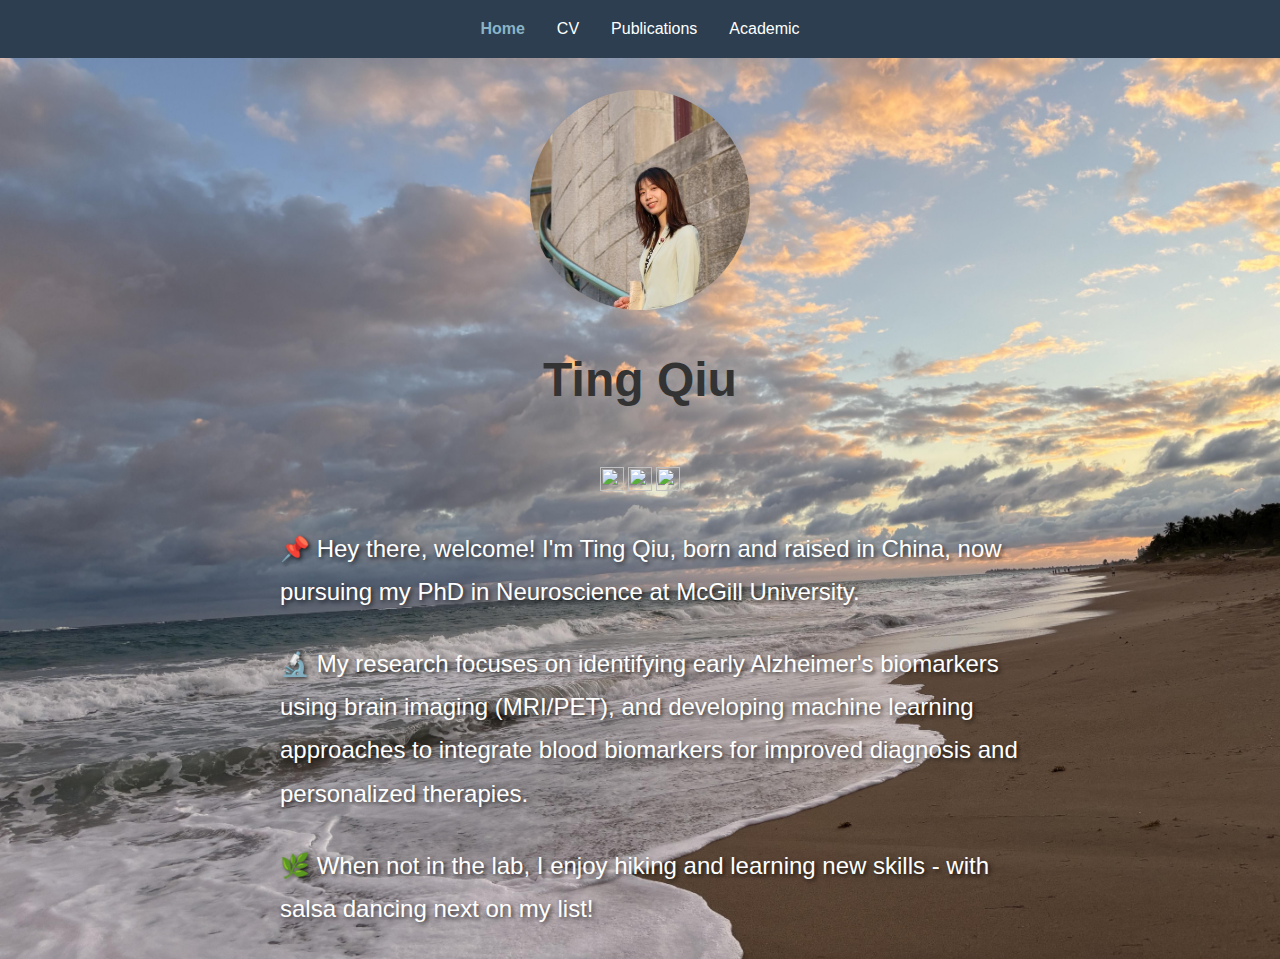
==== index.html @ de40a2f6 "Add initial website structure with profile and academic sections" ====
<!DOCTYPE html>
<html lang="en">
<head>
    <meta charset="UTF-8">
    <meta name="viewport" content="width=device-width, initial-scale=1.0">
    <title>Ting Qiu | Neuroscience PhD Candidate</title>
    <link rel="stylesheet" href="css/style.css">
    <style>
        body {
            background-image: url('images/background-prog.jpg');
            background-size: cover;
            background-position: center;
            background-repeat: no-repeat;
            min-height: 100vh;
        }
    </style>
</head>
<body>
    <nav class="navbar">
        <ul class="nav-menu">
            <li><a href="index.html">Home</a></li>
            <li><a href="docs/cv_TQ.pdf" target="_blank" rel="noopener noreferrer">CV</a></li>
            <li><a href="https://scholar.google.com/citations?user=6KUweIQAAAAJ" 
                 target="_blank" rel="noopener noreferrer">Publications</a></li>
            <li><a href="academic.html">Academic</a></li>
        </ul>
    </nav>

    <section>
        <div class="header-content">
            <img src="images/profile.jpg" alt="Ting Qiu" class="profile-img">
            <h1 style="font-size: 3em;">Ting Qiu</h1>
        </div>
        
        <div class="social-links" style="text-align: center;">
            <a href="mailto:ting.qiu@mail.mcgill.ca" target="_blank" rel="noopener noreferrer">
                <img height="24" width="24" src="https://cdn.jsdelivr.net/npm/simple-icons@v14/icons/gmail.svg" />
            </a>
            <a href="https://twitter.com/Ting12460123" target="_blank" rel="noopener noreferrer">
                <img height="24" width="24" src="https://cdn.jsdelivr.net/npm/simple-icons@v14/icons/x.svg" />
            </a>
            <a href="https://bsky.app/profile/tingqiu.bsky.social" target="_blank" rel="noopener noreferrer">
                <img height="24" width="24" src="https://cdn.jsdelivr.net/npm/simple-icons@v14/icons/bluesky.svg" />
            </a>
        </div>

        <div class="intro-text">
            <p class="intro-item">📌 Hey there, welcome! I'm Ting Qiu, born and raised in China, now pursuing my PhD in Neuroscience at McGill University.</p>
            
            <p class="intro-item">🔬 My research focuses on identifying early Alzheimer's biomarkers using brain imaging (MRI/PET), and developing machine learning approaches to integrate blood biomarkers for improved diagnosis and personalized therapies.</p>

            <p class="intro-item">🌿 When not in the lab, I enjoy hiking and learning new skills - with salsa dancing next on my list!</p>
        </div>

    </section>

    <script src="js/main.js"></script>
</body>
</html>
---- css/style.css ----
:root {
    --primary: #2c3e50;
    --secondary: #5a7f8c;
    --accent: #8ab4c6;
    --text: #333;
}

body {
    font-family: 'Arial', sans-serif;
    line-height: 1.6;
    margin: 0;
    padding: 0;
    color: var(--text);
}

a, a:hover
{
    text-decoration: none;
}

/* Navigation */
.navbar {
    background: var(--primary);
    padding: 1rem;
    position: sticky;
    top: 0;
    z-index: 1000;
}

.nav-menu {
    list-style: none;
    display: flex;
    justify-content: center;
    gap: 2rem;
    margin: 0;
    padding: 0;
}

.nav-menu a {
    color: white;
    text-decoration: none;
    transition: color 0.3s ease;
}

.nav-menu a:hover {
    color: var(--accent);
}

/* Profile Section */
.header-content {
    text-align: center;
    margin: 2rem 0 3rem;
}

.profile-img {
    width: 220px;
    height: 220px;
    border-radius: 50%;
    object-fit: cover;
    box-shadow: 0 4px 15px rgba(0,0,0,0.1);
    margin: 0 auto 1.5rem;
    display: block;
}

/* Introduction Text */
.intro-text {
    max-width: 800px;
    margin: 0 auto;
    padding: 0 2rem;
}

.intro-item {
    text-align: left;
    margin: 1.8rem 0;
    padding-left: 2.5rem;
    position: relative;
    font-size: 1.5rem;
    line-height: 1.8;
    color: white;
    text-shadow: 2px 2px 4px rgba(0, 0, 0, 0.7);
}

.intro-item::before {
    content: '';
    position: absolute;
    left: 0;
    top: 0.2em;
    font-size: 1.4em;
}
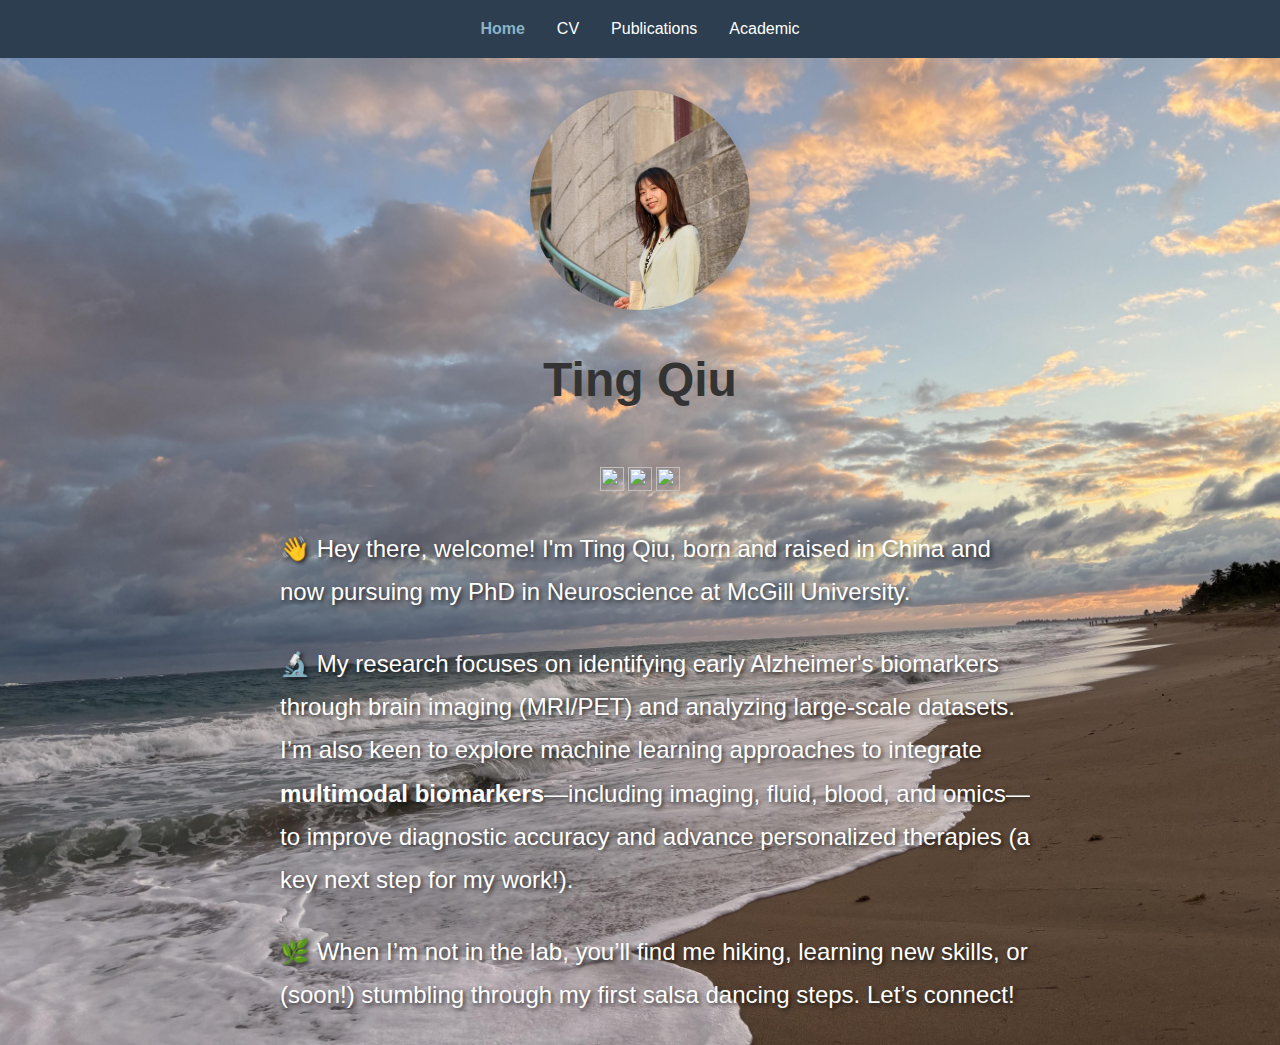
==== commit e878df24: "modify" ====
--- a/index.html
+++ b/index.html
@@ -45,11 +45,11 @@
         </div>
 
         <div class="intro-text">
-            <p class="intro-item">📌 Hey there, welcome! I'm Ting Qiu, born and raised in China, now pursuing my PhD in Neuroscience at McGill University.</p>
+            <p class="intro-item">👋 Hey there, welcome! I'm Ting Qiu, born and raised in China and now pursuing my PhD in Neuroscience at McGill University.</p>
             
-            <p class="intro-item">🔬 My research focuses on identifying early Alzheimer's biomarkers using brain imaging (MRI/PET), and developing machine learning approaches to integrate blood biomarkers for improved diagnosis and personalized therapies.</p>
+            <p class="intro-item">🔬 My research focuses on identifying early Alzheimer's biomarkers through brain imaging (MRI/PET) and analyzing large-scale datasets. I’m also keen to explore machine learning approaches to integrate <strong>multimodal biomarkers</strong>—including imaging, fluid, blood, and omics—to improve diagnostic accuracy and advance personalized therapies (a key next step for my work!).</p>
 
-            <p class="intro-item">🌿 When not in the lab, I enjoy hiking and learning new skills - with salsa dancing next on my list!</p>
+            <p class="intro-item">🌿 When I’m not in the lab, you’ll find me hiking, learning new skills, or (soon!) stumbling through my first salsa dancing steps. Let’s connect!</p>
         </div>
 
     </section>
